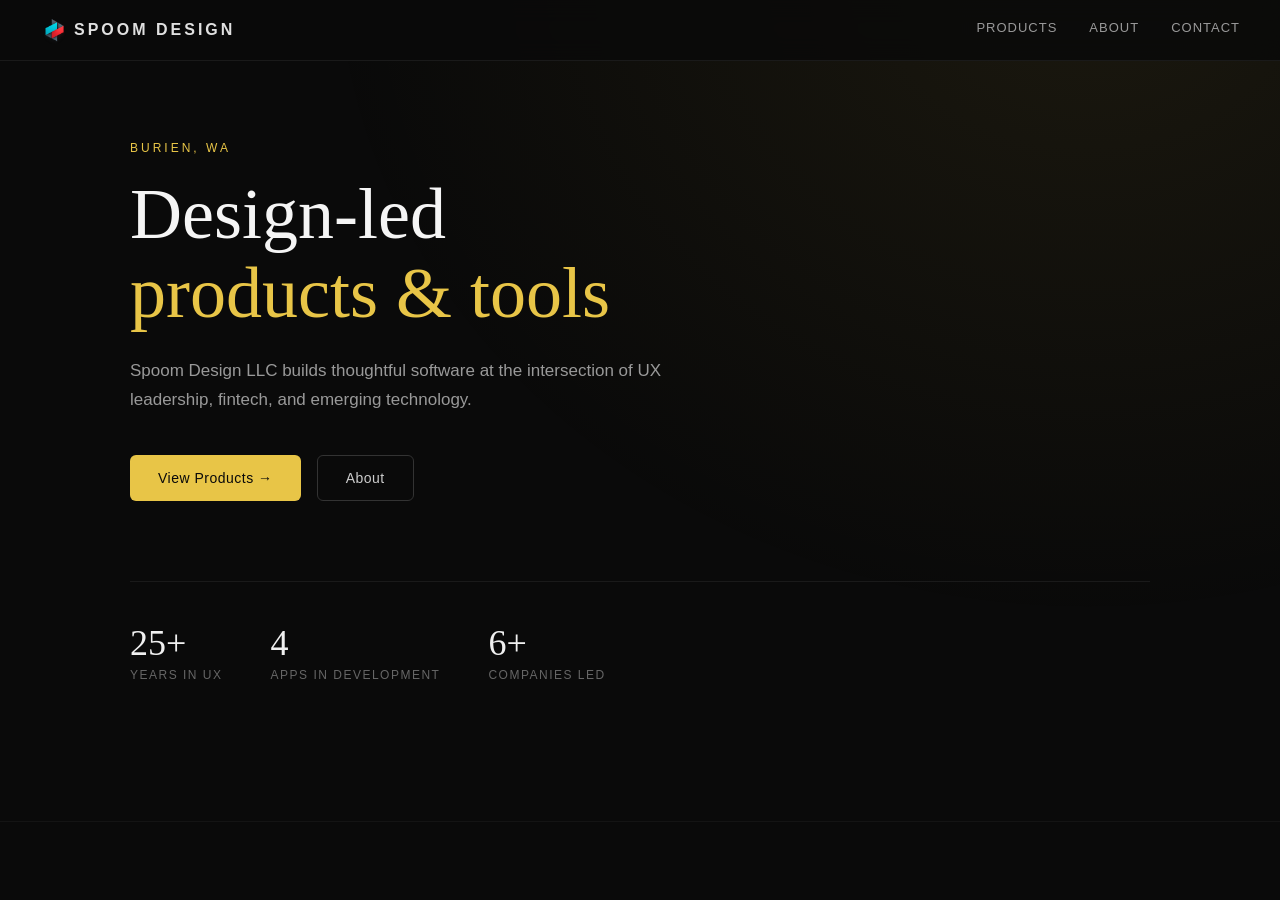
==== index.html @ fd70e733 "Updates" ====
<!DOCTYPE html>
<html lang="en">
<head>
  <meta charset="UTF-8">
  <meta name="viewport" content="width=device-width, initial-scale=1.0">
  <title>Spoom Design</title>
  <meta name="description" content="Spoom Design LLC builds thoughtful software at the intersection of UX leadership, fintech, and emerging technology.">
  <meta http-equiv="X-Content-Type-Options" content="nosniff">
  <meta http-equiv="X-Frame-Options" content="DENY">
  <meta name="referrer" content="strict-origin-when-cross-origin">
  <meta http-equiv="Content-Security-Policy" content="default-src 'self'; style-src 'self' https://fonts.googleapis.com 'unsafe-inline'; font-src https://fonts.gstatic.com; img-src 'self' data: https://www.google-analytics.com https://www.googletagmanager.com; script-src 'self' 'unsafe-inline' https://www.googletagmanager.com; connect-src https://www.google-analytics.com https://analytics.google.com">
  <!-- Google Analytics -->
  <script async src="https://www.googletagmanager.com/gtag/js?id=G-Q63FCN560S"></script>
  <script>
    window.dataLayer = window.dataLayer || [];
    function gtag(){dataLayer.push(arguments);}
    gtag('js', new Date());
    gtag('config', 'G-Q63FCN560S');
  </script>
  <link rel="icon" type="image/x-icon" href="Images/favicon.ico">
  <link rel="icon" type="image/png" sizes="32x32" href="Images/favicon-32.png">
  <link rel="icon" type="image/png" sizes="192x192" href="Images/favicon-192.png">
  <link rel="apple-touch-icon" sizes="180x180" href="Images/apple-touch-icon.png">
  <link rel="preconnect" href="https://fonts.googleapis.com">
  <link rel="preconnect" href="https://fonts.gstatic.com" crossorigin>
  <link href="https://fonts.googleapis.com/css2?family=DM+Serif+Display&family=DM+Sans:ital,wght@0,300;0,400;0,500;0,700;1,400&display=swap" rel="stylesheet">
  <link rel="stylesheet" href="styles.css">
</head>
<body>
  <!-- Static fine grid background -->
  <div id="grid-bg"></div>

  <!-- Navigation -->
  <nav id="nav">
    <button class="logo" data-page="home">
      <img src="Images/small.png" alt="Spoom Design" style="width: 28px; height: 28px; border-radius: 4px;">
      SPOOM DESIGN
    </button>
    <div class="nav-links">
      <button class="nav-link" data-page="products">Products</button>
      <button class="nav-link" data-page="about">About</button>
      <button class="nav-link" data-page="contact">Contact</button>
    </div>
  </nav>

  <!-- Main content -->
  <main id="main">

    <!-- HOME -->
    <section id="page-home" class="page">
      <div class="animate-in">
        <p class="eyebrow">Burien, WA</p>
        <h1 class="hero-title">Design-led<br><span class="accent">products &amp; tools</span></h1>
        <p class="hero-sub">Spoom Design LLC builds thoughtful software at the intersection of UX leadership, fintech, and emerging technology.</p>
        <div class="hero-cta">
          <button class="btn-primary" data-page="products">View Products →</button>
          <button class="btn-secondary" data-page="about">About</button>
        </div>
      </div>
      <div class="hero-stats animate-in" style="animation-delay: 0.3s">
        <div class="stat">
          <span class="stat-num">25+</span>
          <span class="stat-label">Years in UX</span>
        </div>
        <div class="stat">
          <span class="stat-num">4</span>
          <span class="stat-label">Apps in Development</span>
        </div>
        <div class="stat">
          <span class="stat-num">6+</span>
          <span class="stat-label">Companies Led</span>
        </div>
      </div>
    </section>

    <!-- PRODUCTS -->
    <section id="page-products" class="page" style="display:none">
      <div class="animate-in">
        <p class="eyebrow">What We Are Building</p>
        <h2 class="section-title">Products</h2>
      </div>
      <div class="product-grid">

        <div class="product-card animate-in" style="animation-delay: 0s" data-color="#E8C547">
          <div class="product-icon" style="background: transparent;">
                        <img src="Images/swingscanner-64.png" alt="Swing Scanner" style="width: 52px; height: 52px; border-radius: 10px;">
          </div>
          <h3 class="product-name">Swing Scanner</h3>
          <p class="product-tagline" style="color: #E8C547">Systematic swing trading analysis</p>
          <p class="product-desc">A sophisticated market scanner built on Python/FastAPI, integrating real-time market regime detection, multi-stage exit strategies, hedge overlays, and signal quality analytics. Designed for disciplined, systematic paper-trading workflows.</p>
          <div class="tag-row">
            <span class="tag">Python</span>
            <span class="tag">FastAPI</span>
            <span class="tag">Alpaca API</span>
            <span class="tag">Railway</span>
          </div>
        </div>

        <div class="product-card animate-in" style="animation-delay: 0.12s" data-color="#47B5E8">
          <div class="product-icon" style="background: #47B5E818">
            <span>⚖️</span>
          </div>
          <h3 class="product-name">Portfolio Rebalancer</h3>
          <p class="product-tagline" style="color: #47B5E8">Strategic allocation management</p>
          <p class="product-desc">A 10-category strategic allocation tool with custom thesis glide paths, enabling investors to manage and rebalance diversified portfolios across thematic sleeves — from grid infrastructure to robotics ETFs.</p>
          <div class="tag-row">
            <span class="tag">React</span>
            <span class="tag">Financial Modeling</span>
            <span class="tag">ETF Analysis</span>
          </div>
        </div>

        <div class="product-card animate-in" style="animation-delay: 0.24s" data-color="#E87B47">
          <div class="product-icon" style="background: #E87B4718">
            <span>🐱</span>
          </div>
          <h3 class="product-name">Cat Translator</h3>
          <p class="product-tagline" style="color: #E87B47">Feline mood detection for iOS</p>
          <p class="product-desc">An iOS app using SwiftUI with KNN-based mood detection, Apple's Vision framework, and a CloudKit crowdsourced learning system. Point your camera at your cat and decode their emotional state.</p>
          <div class="tag-row">
            <span class="tag">SwiftUI</span>
            <span class="tag">Vision Framework</span>
            <span class="tag">CloudKit</span>
            <span class="tag">CoreML</span>
          </div>
        </div>

        <a href="session-timer.html" class="product-card animate-in" style="animation-delay: 0.36s; text-decoration: none; color: inherit;" data-color="#22c55e">
          <div class="product-icon" style="background: #22c55e18">
            <svg width="36" height="36" viewBox="0 0 100 100" fill="none" xmlns="http://www.w3.org/2000/svg">
              <polygon points="35,15 75,50 35,85" fill="#22c55e"/>
              <rect x="15" y="88" rx="3" width="55" height="6" fill="#22c55e"/>
              <rect x="74" y="88" rx="3" width="14" height="6" fill="#3b82f6"/>
            </svg>
          </div>
          <h3 class="product-name">Session Timer</h3>
          <p class="product-tagline" style="color: #22c55e">Floating presentation timer for Mac</p>
          <p class="product-desc">An always-on-top Mac app for managing timed presentations, meetings, and multi-speaker sessions. Custom segments, visual warnings, and one-click restart between speakers.</p>
          <div class="tag-row">
            <span class="tag">SwiftUI</span>
            <span class="tag">macOS</span>
            <span class="tag">Presentations</span>
            <span class="tag">App Store</span>
          </div>
        </a>

      </div>
    </section>

    <!-- ABOUT -->
    <section id="page-about" class="page" style="display:none">
      <div class="animate-in">
        <p class="eyebrow">The Person Behind Spoom</p>
        <h2 class="section-title">About Daan</h2>
      </div>
      <div class="about-grid animate-in" style="animation-delay: 0.15s">
        <div class="about-main">
          <p class="about-lead">A design executive with 25+ years of UX leadership experience, currently on sabbatical — building the products I've always wanted to exist.</p>
          <p class="about-body">I've spent my career leading design organizations at companies like Workday, Axon, Qualtrics, and Microsoft. At Axon, I built the design org from the ground up. At Workday, I led a large Product Design organization as Senior Director.</p>
          <p class="about-body">Today, I'm channeling that experience into hands-on product building — exploring the intersection of financial technology, systematic trading, iOS development, and AI-assisted workflows. I also teach graduate UX Design &amp; Research as an Adjunct Professor at Northeastern University.</p>
          <p class="about-body">Based in Burien, Washington — where the mountains meet the sea and the coffee is excellent.</p>
        </div>
        <div class="about-sidebar">
          <div class="sidebar-section">
            <h4 class="sidebar-title">Career</h4>
            <div class="role-row"><span class="role-co">Workday</span><span class="role-title">Senior Director, Product Design</span></div>
            <div class="role-row"><span class="role-co">Axon</span><span class="role-title">Built design org from scratch</span></div>
            <div class="role-row"><span class="role-co">Qualtrics</span><span class="role-title">Design Leadership</span></div>
            <div class="role-row"><span class="role-co">Microsoft</span><span class="role-title">UX Design</span></div>
            <div class="role-row"><span class="role-co">Moz</span><span class="role-title">UX Design</span></div>
            <div class="role-row"><span class="role-co">Socrata</span><span class="role-title">UX Design</span></div>
          </div>
          <div class="sidebar-section" style="margin-top: 32px">
            <h4 class="sidebar-title">Also</h4>
            <p class="role-title">Adjunct Professor — Northeastern University</p>
            <p class="role-title" style="margin-top: 6px">Founder — Spoom Design LLC</p>
          </div>
        </div>
      </div>

      <!-- Work Samples -->
      <div class="animate-in" style="animation-delay: 0.3s; margin-top: 64px;">
        <h4 class="sidebar-title">Selected Work</h4>
        <div class="work-samples-grid">
          <a href="https://www.daanlindhout.com/axon.html" target="_blank" rel="noopener noreferrer" class="work-sample-card">
            <span class="work-sample-co">Axon</span>
            <span class="work-sample-desc">VP of Design — Built design org from the ground up</span>
          </a>
          <a href="https://www.daanlindhout.com/qualtrics.html" target="_blank" rel="noopener noreferrer" class="work-sample-card">
            <span class="work-sample-co">Qualtrics</span>
            <span class="work-sample-desc">Head of UX — XM Platform &amp; Design System</span>
          </a>
          <a href="https://www.daanlindhout.com/microsoft.html" target="_blank" rel="noopener noreferrer" class="work-sample-card">
            <span class="work-sample-co">Microsoft</span>
            <span class="work-sample-desc">Product Designer — Windows, Photo Gallery, Hardware</span>
          </a>
          <a href="https://www.daanlindhout.com/socrata.html" target="_blank" rel="noopener noreferrer" class="work-sample-card">
            <span class="work-sample-co">Socrata</span>
            <span class="work-sample-desc">Head of UX Design &amp; Research</span>
          </a>
          <a href="https://www.daanlindhout.com/moz.html" target="_blank" rel="noopener noreferrer" class="work-sample-card">
            <span class="work-sample-co">Moz</span>
            <span class="work-sample-desc">Head of Creative</span>
          </a>
        </div>
        <p style="margin-top: 20px;"><a href="https://www.daanlindhout.com" target="_blank" rel="noopener noreferrer" class="portfolio-link">View full portfolio at daanlindhout.com →</a></p>
      </div>
    </section>
    <section id="page-contact" class="page" style="display:none">
      <div class="animate-in">
        <p class="eyebrow">Get In Touch</p>
        <h2 class="section-title">Contact</h2>
      </div>
      <div class="contact-grid animate-in" style="animation-delay: 0.15s">
        <div class="contact-card">
          <div class="contact-icon">✉️</div>
          <h4 class="contact-label">Email</h4>
          <p class="contact-value"><a href="/cdn-cgi/l/email-protection#6a0f070b03062a191a0505070e0f19030d0444090507"><span class="__cf_email__" data-cfemail="d3b6beb2babf93a0a3bcbcbeb7b6a0bab4bdfdb0bcbe">[email&#160;protected]</span></a></p>
        </div>
        <div class="contact-card">
          <div class="contact-icon">📍</div>
          <h4 class="contact-label">Location</h4>
          <p class="contact-value">Burien, WA</p>
        </div>
        <div class="contact-card">
          <div class="contact-icon">💼</div>
          <h4 class="contact-label">LinkedIn</h4>
          <p class="contact-value"><a href="https://www.linkedin.com/company/spoom-design/" target="_blank" rel="noopener noreferrer">linkedin.com/company/spoom-design</a></p>
        </div>
      </div>
      <div class="contact-note animate-in" style="animation-delay: 0.3s">
        <p class="contact-note-text">Interested in collaboration, consulting, or just want to talk design and fintech? I'd love to hear from you.</p>
      </div>
    </section>

  </main>

  <!-- Footer -->
  <footer id="footer">
    <span class="f
---- styles.css ----
/* ─── Reset & Base ──────────────────────────────────── */
*, *::before, *::after {
  box-sizing: border-box;
  margin: 0;
  padding: 0;
}

:root {
  --serif: 'DM Serif Display', Georgia, serif;
  --sans: 'DM Sans', -apple-system, sans-serif;
  --gold: #E8C547;
  --bg: #0a0a0a;
  --card-bg: #111;
  --border: #1e1e1e;
  --border-light: #1a1a1a;
  --text: #e0e0e0;
  --text-muted: #888;
  --text-dim: #666;
  --text-faint: #444;
}

body {
  background: var(--bg);
  color: var(--text);
  font-family: var(--sans);
  overflow-x: hidden;
}

::selection {
  background: #E8C54744;
  color: #fff;
}

::-webkit-scrollbar { width: 6px; }
::-webkit-scrollbar-track { background: #111; }
::-webkit-scrollbar-thumb { background: #333; border-radius: 3px; }

a {
  color: inherit;
  text-decoration: none;
  transition: color 0.2s;
}

a:hover {
  color: var(--gold);
}

/* ─── Gradient Background ──────────────────────────── */
#grid-bg {
  position: fixed;
  inset: 0;
  width: 100%;
  height: 100%;
  z-index: 0;
  pointer-events: none;
  background: radial-gradient(ellipse at 85% -5%, rgba(232, 197, 71, 0.08) 0%, transparent 50%);
}

/* ─── Navigation ───────────────────────────────────── */
#nav {
  position: sticky;
  top: 0;
  z-index: 100;
  display: flex;
  align-items: center;
  justify-content: space-between;
  padding: 16px 40px;
  background: rgba(10, 10, 10, 0.85);
  backdrop-filter: blur(12px);
  -webkit-backdrop-filter: blur(12px);
  border-bottom: 1px solid var(--border-light);
}

.logo {
  background: none;
  border: none;
  color: var(--text);
  font-family: var(--sans);
  font-size: 16px;
  font-weight: 700;
  letter-spacing: 3px;
  cursor: pointer;
  display: flex;
  align-items: center;
  gap: 6px;
}

.nav-links {
  display: flex;
  gap: 32px;
}

.nav-link {
  background: none;
  border: none;
  font-family: var(--sans);
  font-size: 13px;
  font-weight: 400;
  letter-spacing: 1px;
  text-transform: uppercase;
  cursor: pointer;
  padding-bottom: 4px;
  color: #999;
  border-bottom: 1px solid transparent;
  transition: color 0.3s, border-color 0.3s;
}

.nav-link:hover {
  color: #ccc;
}

.nav-link.active {
  color: var(--gold);
  border-bottom: 1px solid var(--gold);
}

/* ─── Main ─────────────────────────────────────────── */
#main {
  max-width: 1100px;
  margin: 0 auto;
  padding: 0 40px;
  min-height: calc(100vh - 140px);
  position: relative;
  z-index: 1;
}

.page {
  padding-top: 80px;
  padding-bottom: 80px;
}

/* ─── Animations ───────────────────────────────────── */
@keyframes fadeInUp {
  from {
    opacity: 0;
    transform: translateY(30px);
  }
  to {
    opacity: 1;
    transform: translateY(0);
  }
}

.animate-in {
  opacity: 0;
  animation: fadeInUp 0.9s cubic-bezier(0.22, 1, 0.36, 1) forwards;
}

/* ─── Eyebrow ──────────────────────────────────────── */
.eyebrow {
  font-family: var(--sans);
  font-size: 12px;
  letter-spacing: 3px;
  text-transform: uppercase;
  color: var(--gold);
  margin-bottom: 20px;
  font-weight: 500;
}

/* ─── Hero (Home) ──────────────────────────────────── */
.hero-title {
  font-family: var(--serif);
  font-size: clamp(40px, 6vw, 72px);
  line-height: 1.1;
  color: #f5f5f5;
  font-weight: 400;
  margin-bottom: 24px;
}

.accent {
  color: var(--gold);
}

.hero-sub {
  font-size: 17px;
  line-height: 1.7;
  color: #999;
  max-width: 540px;
  margin-bottom: 40px;
  font-weight: 300;
}

.hero-cta {
  display: flex;
  gap: 16px;
  flex-wrap: wrap;
}

.btn-primary {
  font-family: var(--sans);
  font-size: 14px;
  font-weight: 500;
  padding: 14px 28px;
  background: var(--gold);
  color: var(--bg);
  border: none;
  border-radius: 6px;
  cursor: pointer;
  letter-spacing: 0.5px;
  transition: transform 0.2s, box-shadow 0.2s;
}

.btn-primary:hover {
  transform: translateY(-1px);
  box-shadow: 0 4px 20px rgba(232, 197, 71, 0.25);
}

.btn-secondary {
  font-family: var(--sans);
  font-size: 14px;
  font-weight: 500;
  padding: 14px 28px;
  background: transparent;
  color: #ccc;
  border: 1px solid #333;
  border-radius: 6px;
  cursor: pointer;
  letter-spacing: 0.5px;
  transition: border-color 0.2s;
}

.btn-secondary:hover {
  border-color: #555;
}

.hero-stats {
  display: flex;
  gap: 48px;
  margin-top: 80px;
  padding-top: 40px;
  border-top: 1px solid var(--border-light);
}

.stat {
  display: flex;
  flex-direction: column;
  gap: 4px;
}

.stat-num {
  font-family: var(--serif);
  font-size: 36px;
  color: #f0f0f0;
}

.stat-label {
  font-size: 12px;
  letter-spacing: 1.5px;
  text-transform: uppercase;
  color: var(--text-dim);
  font-weight: 500;
}

/* ─── Section Headers ──────────────────────────────── */
.section-title {
  font-family: var(--serif);
  font-size: clamp(32px, 4vw, 52px);
  color: #f5f5f5;
  font-weight: 400;
  margin-bottom: 48px;
}

/* ─── Products ─────────────────────────────────────── */
.product-grid {
  display: grid;
  grid-template-columns: repeat(auto-fit, minmax(300px, 1fr));
  gap: 24px;
}

.product-card {
  background: var(--card-bg);
  border: 1px solid var(--border);
  border-radius: 12px;
  padding: 32px;
  cursor: default;
  transition: transform 0.3s cubic-bezier(0.22, 1, 0.36, 1),
              border-color 0.3s,
              box-shadow 0.3s;
}

.product-card:hover {
  transform: translateY(-4px);
}

.product-icon {
  width: 56px;
  height: 56px;
  border-radius: 12px;
  display: flex;
  align-items: center;
  justify-content: center;
  margin-bottom: 20px;
  font-size: 28px;
}

.product-name {
  font-family: var(--serif);
  font-size: 22px;
  color: #f0f0f0;
  font-weight: 400;
  margin-bottom: 4px;
}

.product-tagline {
  font-size: 13px;
  font-weight: 500;
  margin-bottom: 16px;
  letter-spacing: 0.3px;
}

.product-desc {
  font-size: 14px;
  line-height: 1.7;
  color: var(--text-muted);
  font-weight: 300;
  margin-bottom: 20px;
}

.tag-row {
  display: flex;
  flex-wrap: wrap;
  gap: 8px;
}

.tag {
  font-size: 11px;
  padding: 4px 10px;
  background: #1a1a1a;
  border: 1px solid #252525;
  border-radius: 20px;
  color: #777;
  letter-spacing: 0.3px;
  font-weight: 400;
}

/* ─── About ────────────────────────────────────────── */
.about-grid {
  display: grid;
  grid-template-columns: 1.4fr 1fr;
  gap: 64px;
}

.about-lead {
  font-family: var(--serif);
  font-size: 22px;
  line-height: 1.5;
  color: #ddd;
  margin-bottom: 28px;
}

.about-body {
  font-size: 15px;
  line-height: 1.8;
  color: var(--text-muted);
  font-weight: 300;
  margin-bottom: 16px;
}

.sidebar-title {
  font-family: var(--sans);
  font-size: 11px;
  letter-spacing: 2.5px;
  text-transform: uppercase;
  color: var(--gold);
  margin-bottom: 16px;
  font-weight: 500;
}

.role-row {
  display: flex;
  flex-direction: column;
  margin-bottom: 14px;
}

.role-co {
  font-size: 15px;
  font-weight: 500;
  color: #ccc;
}

.role-title {
  font-size: 13px;
  color: var(--text-dim);
  font-weight: 300;
}

/* ─── Work Samples ─────────────────────────────────── */
.work-samples-grid {
  display: grid;
  grid-template-columns: repeat(auto-fit, minmax(280px, 1fr));
  gap: 16px;
}

.work-sample-card {
  display: flex;
  flex-direction: column;
  gap: 4px;
  padding: 20px 24px;
  background: var(--card-bg);
  border: 1px solid var(--border);
  border-radius: 10px;
  text-decoration: none;
  transition: border-color 0.3s, transform 0.3s, box-shadow 0.3s;
}

.work-sample-card:hover {
  border-color: rgba(232, 197, 71, 0.25);
  transform: translateY(-2px);
  box-shadow: 0 8px 24px rgba(232, 197, 71, 0.06);
  color: inherit;
}

.work-sample-co {
  font-size: 15px;
  font-weight: 500;
  color: #ccc;
}

.work-sample-desc {
  font-size: 13px;
  color: var(--text-dim);
  font-weight: 300;
  line-height: 1.5;
}

.portfolio-link {
  font-size: 14px;
  color: var(--gold);
  text-decoration: none;
  font-weight: 500;
  letter-spacing: 0.3px;
  transition: color 0.2s;
}

.portfolio-link:hover {
  color: #f0d060;
}

/* ─── Contact ──────────────────────────────────────── */
.contact-grid {
  display: grid;
  grid-template-columns: repeat(auto-fit, minmax(220px, 1fr));
  gap: 24px;
  margin-bottom: 48px;
}

.contact-card {
  background: var(--card-bg);
  border: 1px solid var(--border);
  border-radius: 12px;
  padding: 32px;
  text-align: center;
}

.contact-icon {
  font-size: 28px;
  margin-bottom: 16px;
}

.contact-label {
  font-family: var(--sans);
  font-size: 11px;
  letter-spacing: 2px;
  text-transform: uppercase;
  color: var(--gold);
  margin-bottom: 8px;
  font-weight: 500;
}

.contact-value {
  font-size: 15px;
  color: #bbb;
  font-weight: 400;
}

.contact-note {
  max-width: 560px;
  margin: 0 auto;
  text-align: center;
  padding: 40px 0;
  border-top: 1px solid var(--border-light);
}

.contact-note-text {
  font-size: 16px;
  line-height: 1.7;
  color: #777;
  font-weight: 300;
  font-style: italic;
}

/* ─── Footer ───────────────────────────────────────── */
#footer {
  position: relative;
  z-index: 1;
  text-align: center;
  padding: 24px 40px;
  border-top: 1px solid #141414;
}

.footer-text {
  font-size: 12px;
  color: var(--text-faint);
  letter-spacing: 1px;
}

/* ─── Responsive ───────────────────────────────────── */
@media (max-width: 768px) {
  #nav {
    padding: 14px 20px;
  }

  .logo {
    font-size: 14px;
    letter-spacing: 2px;
  }

  .nav-links {
    gap: 20px;
  }

  .nav-link {
    font-size: 11px;
  }

  #main {
    padding: 0 20px;
  }

  .page {
    padding-top: 48px;
    padding-bottom: 48px;
  }

  .hero-stats {
    flex-direction: column;
    gap: 24px;
    margin-top: 48px;
  }

  .about-grid {
    grid-template-columns: 1fr;
    gap: 40px;
  }

  .product-grid {
    grid-template-columns: 1fr;
  }

  .contact-grid {
    grid-template-columns: 1fr;
  }
}

@media (max-width: 480px) {
  .nav-links {
    gap: 14px;
  }

  .logo svg {
    width: 22px;
    height: 22px;
  }
}
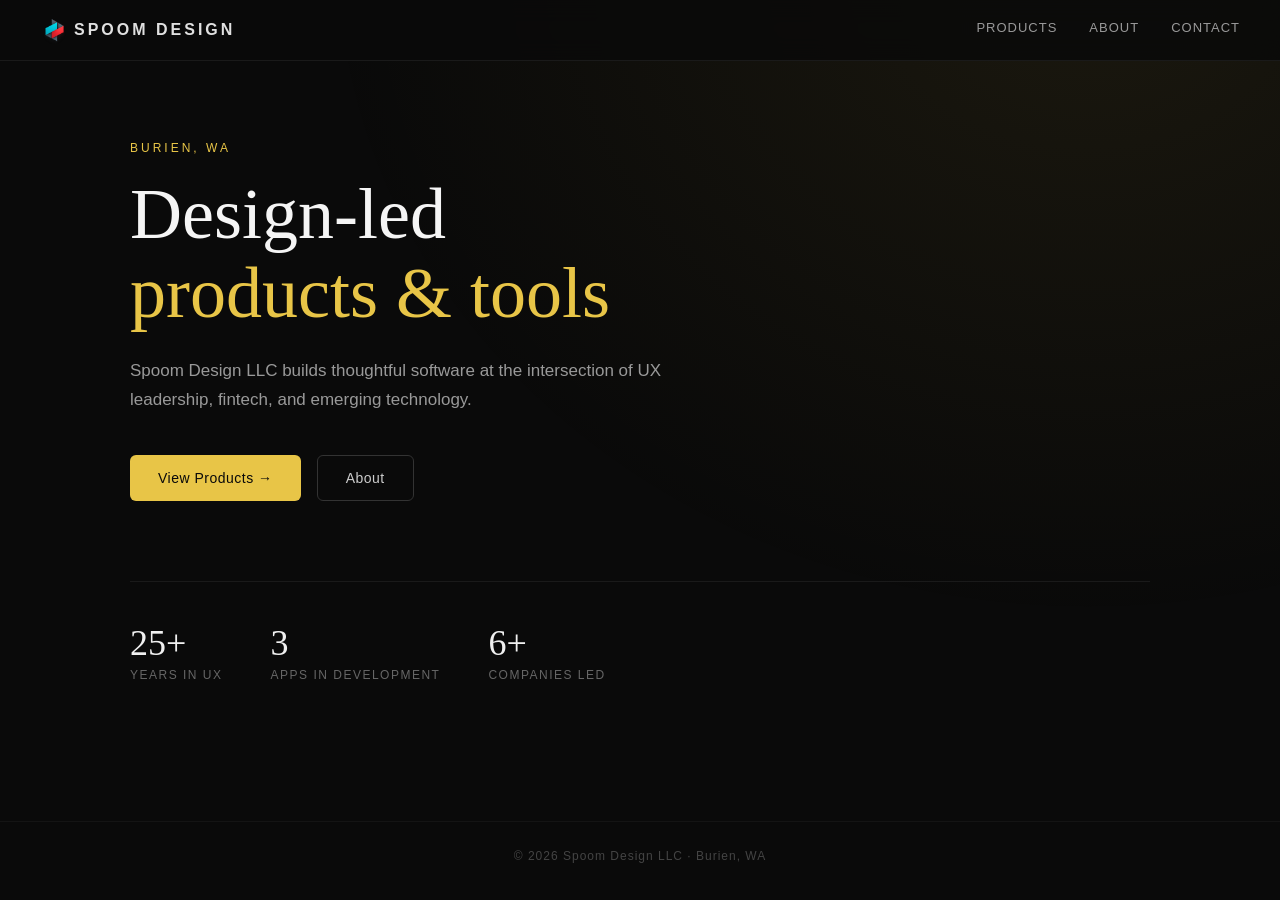
==== commit da9b47cb: "Update index.html" ====
--- a/index.html
+++ b/index.html
@@ -63,7 +63,7 @@
           <span class="stat-label">Years in UX</span>
         </div>
         <div class="stat">
-          <span class="stat-num">4</span>
+          <span class="stat-num">3</span>
           <span class="stat-label">Apps in Development</span>
         </div>
         <div class="stat">
@@ -124,25 +124,6 @@
             <span class="tag">CoreML</span>
           </div>
         </div>
-
-        <a href="session-timer.html" class="product-card animate-in" style="animation-delay: 0.36s; text-decoration: none; color: inherit;" data-color="#22c55e">
-          <div class="product-icon" style="background: #22c55e18">
-            <svg width="36" height="36" viewBox="0 0 100 100" fill="none" xmlns="http://www.w3.org/2000/svg">
-              <polygon points="35,15 75,50 35,85" fill="#22c55e"/>
-              <rect x="15" y="88" rx="3" width="55" height="6" fill="#22c55e"/>
-              <rect x="74" y="88" rx="3" width="14" height="6" fill="#3b82f6"/>
-            </svg>
-          </div>
-          <h3 class="product-name">Session Timer</h3>
-          <p class="product-tagline" style="color: #22c55e">Floating presentation timer for Mac</p>
-          <p class="product-desc">An always-on-top Mac app for managing timed presentations, meetings, and multi-speaker sessions. Custom segments, visual warnings, and one-click restart between speakers.</p>
-          <div class="tag-row">
-            <span class="tag">SwiftUI</span>
-            <span class="tag">macOS</span>
-            <span class="tag">Presentations</span>
-            <span class="tag">App Store</span>
-          </div>
-        </a>
 
       </div>
     </section>
@@ -215,7 +196,7 @@
         <div class="contact-card">
           <div class="contact-icon">✉️</div>
           <h4 class="contact-label">Email</h4>
-          <p class="contact-value"><a href="/cdn-cgi/l/email-protection#6a0f070b03062a191a0505070e0f19030d0444090507"><span class="__cf_email__" data-cfemail="d3b6beb2babf93a0a3bcbcbeb7b6a0bab4bdfdb0bcbe">[email&#160;protected]</span></a></p>
+          <p class="contact-value"><a href="mailto:email@spoomdesign.com">email@spoomdesign.com</a></p>
         </div>
         <div class="contact-card">
           <div class="contact-icon">📍</div>
@@ -237,4 +218,9 @@
 
   <!-- Footer -->
   <footer id="footer">
-    <span class="f+    <span class="footer-text">© <span id="year"></span> Spoom Design LLC · Burien, WA</span>
+  </footer>
+
+  <script src="app.js"></script>
+</body>
+</html>
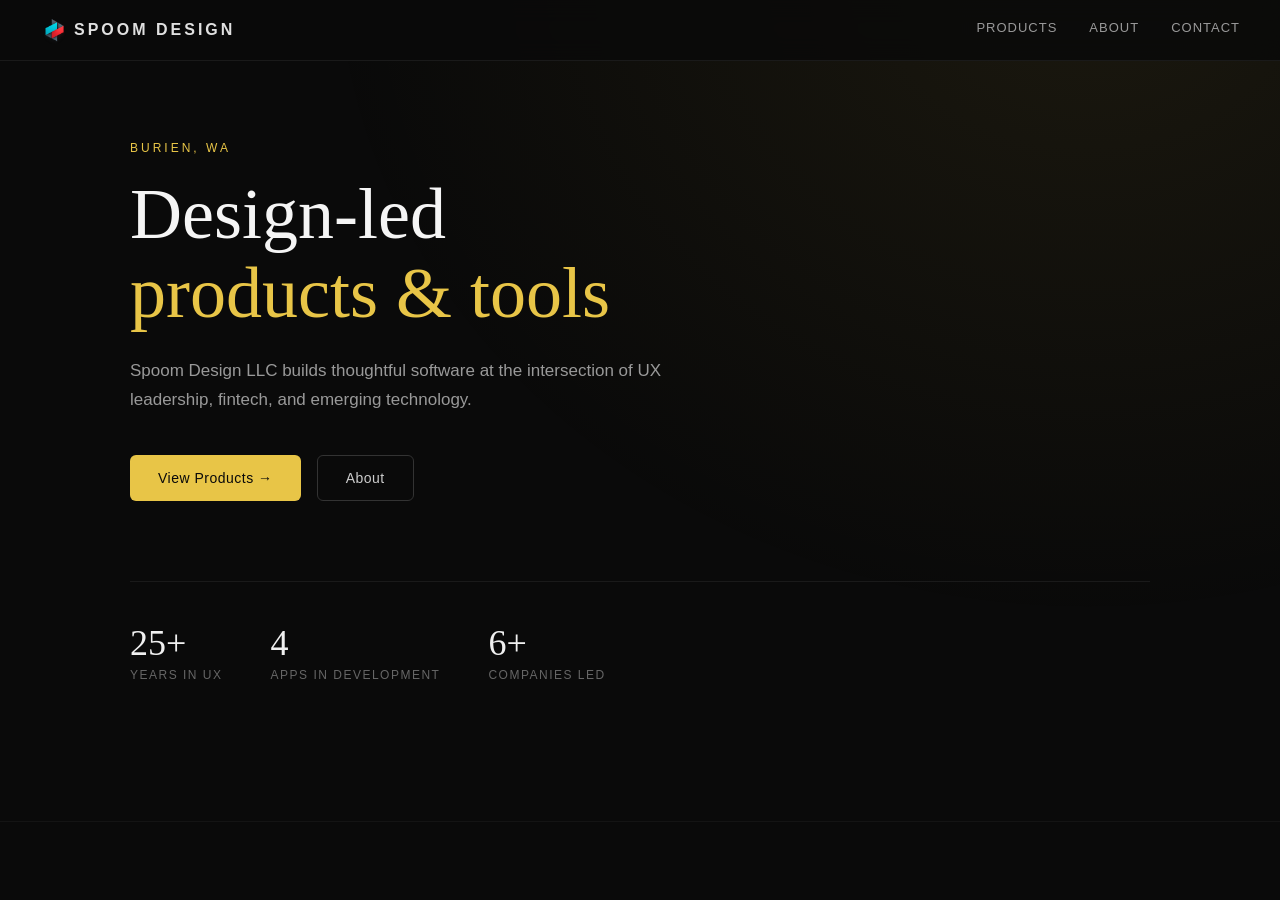
==== commit 1ed77a52: "Update index.html" ====
--- a/index.html
+++ b/index.html
@@ -63,7 +63,7 @@
           <span class="stat-label">Years in UX</span>
         </div>
         <div class="stat">
-          <span class="stat-num">3</span>
+          <span class="stat-num">4</span>
           <span class="stat-label">Apps in Development</span>
         </div>
         <div class="stat">
@@ -122,6 +122,21 @@
             <span class="tag">Vision Framework</span>
             <span class="tag">CloudKit</span>
             <span class="tag">CoreML</span>
+          </div>
+        </div>
+
+        <div class="product-card animate-in" style="animation-delay: 0.36s" data-color="#22c55e">
+          <div class="product-icon" style="background: #22c55e18">
+            <span>⏱</span>
+          </div>
+          <h3 class="product-name">Session Timer</h3>
+          <p class="product-tagline" style="color: #22c55e">Floating presentation timer for Mac</p>
+          <p class="product-desc">An always-on-top Mac app for managing timed presentations, meetings, and multi-speaker sessions. Custom segments, visual warnings, and one-click restart between speakers.</p>
+          <div class="tag-row">
+            <span class="tag">SwiftUI</span>
+            <span class="tag">macOS</span>
+            <span class="tag">Presentations</span>
+            <span class="tag">App Store</span>
           </div>
         </div>
 
@@ -196,7 +211,7 @@
         <div class="contact-card">
           <div class="contact-icon">✉️</div>
           <h4 class="contact-label">Email</h4>
-          <p class="contact-value"><a href="mailto:email@spoomdesign.com">email@spoomdesign.com</a></p>
+          <p class="contact-value"><a href="/cdn-cgi/l/email-protection#442129252d280437342b2b292021372d232a6a272b29"><span class="__cf_email__" data-cfemail="5e3b333f37321e2d2e3131333a3b2d373930703d3133">[email&#160;protected]</span></a></p>
         </div>
         <div class="contact-card">
           <div class="contact-icon">📍</div>
@@ -218,9 +233,4 @@
 
   <!-- Footer -->
   <footer id="footer">
-    <span class="footer-text">© <span id="year"></span> Spoom Design LLC · Burien, WA</span>
-  </footer>
-
-  <script src="app.js"></script>
-</body>
-</html>+    <span class="f
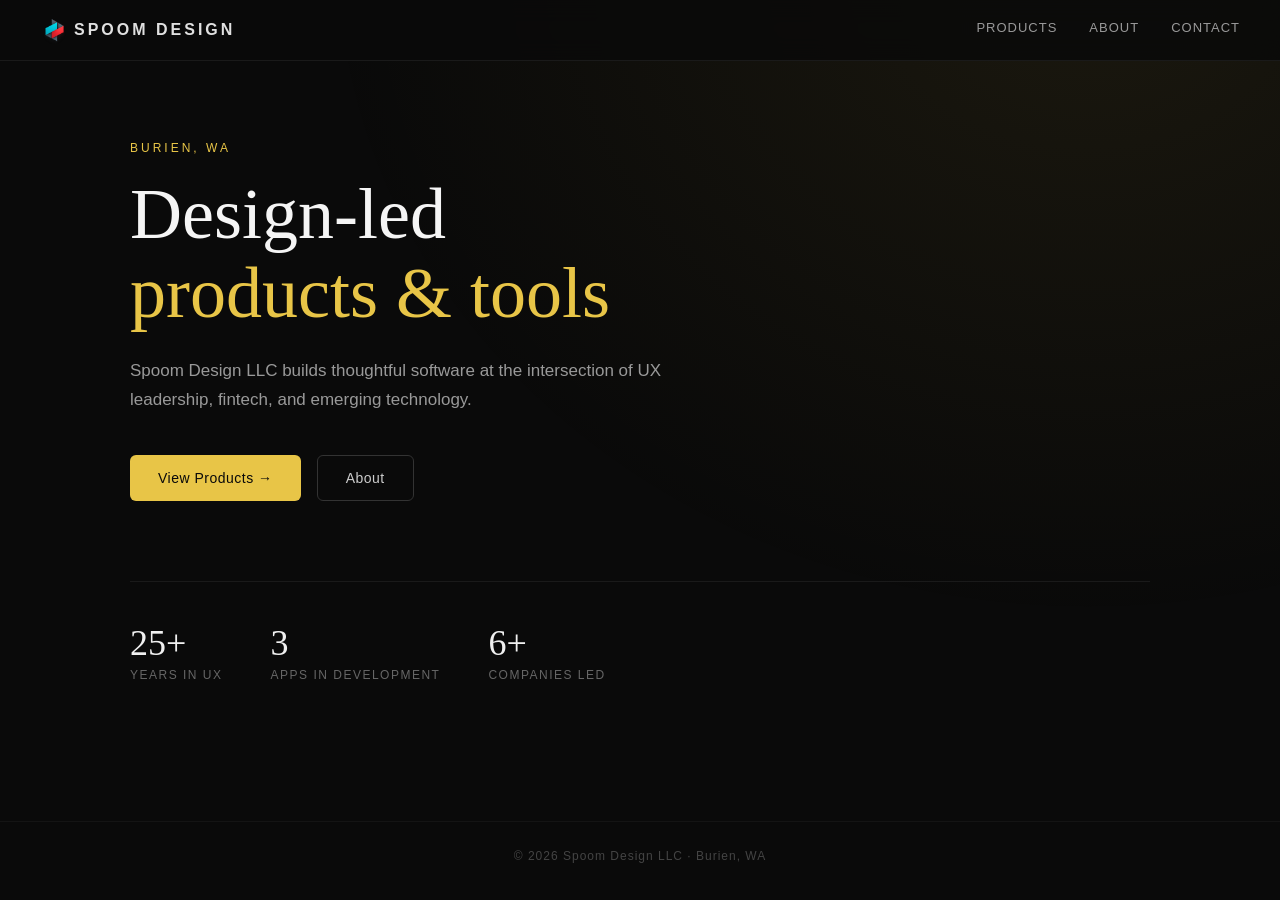
==== commit 2bbc2a9d: "Page update" ====
--- a/index.html
+++ b/index.html
@@ -63,7 +63,7 @@
           <span class="stat-label">Years in UX</span>
         </div>
         <div class="stat">
-          <span class="stat-num">4</span>
+          <span class="stat-num">3</span>
           <span class="stat-label">Apps in Development</span>
         </div>
         <div class="stat">
@@ -124,9 +124,8 @@
             <span class="tag">CoreML</span>
           </div>
         </div>
-
-        <div class="product-card animate-in" style="animation-delay: 0.36s" data-color="#22c55e">
-          <div class="product-icon" style="background: #22c55e18">
+        <div class="product-card animate-in" style="animation-delay: 0.36s" data-color="#22c55e" data-href="session-timer.html" role="link" tabindex="0" aria-label="Open Session Timer page">
+          <div class="product-icon" style="background: rgba(34, 197, 94, 0.1)">
             <span>⏱</span>
           </div>
           <h3 class="product-name">Session Timer</h3>
@@ -139,7 +138,6 @@
             <span class="tag">App Store</span>
           </div>
         </div>
-
       </div>
     </section>
 
@@ -211,7 +209,7 @@
         <div class="contact-card">
           <div class="contact-icon">✉️</div>
           <h4 class="contact-label">Email</h4>
-          <p class="contact-value"><a href="/cdn-cgi/l/email-protection#442129252d280437342b2b292021372d232a6a272b29"><span class="__cf_email__" data-cfemail="5e3b333f37321e2d2e3131333a3b2d373930703d3133">[email&#160;protected]</span></a></p>
+          <p class="contact-value"><a href="mailto:email@spoomdesign.com">email@spoomdesign.com</a></p>
         </div>
         <div class="contact-card">
           <div class="contact-icon">📍</div>
@@ -233,4 +231,9 @@
 
   <!-- Footer -->
   <footer id="footer">
-    <span class="f+    <span class="footer-text">© <span id="year"></span> Spoom Design LLC · Burien, WA</span>
+  </footer>
+
+  <script src="app.js"></script>
+</body>
+</html>
--- a/styles.css
+++ b/styles.css
@@ -282,6 +282,15 @@
   transform: translateY(-4px);
 }
 
+.product-card[data-href] {
+  cursor: pointer;
+}
+
+.product-card[data-href]:focus-visible {
+  outline: 2px solid var(--gold);
+  outline-offset: 3px;
+}
+
 .product-icon {
   width: 56px;
   height: 56px;
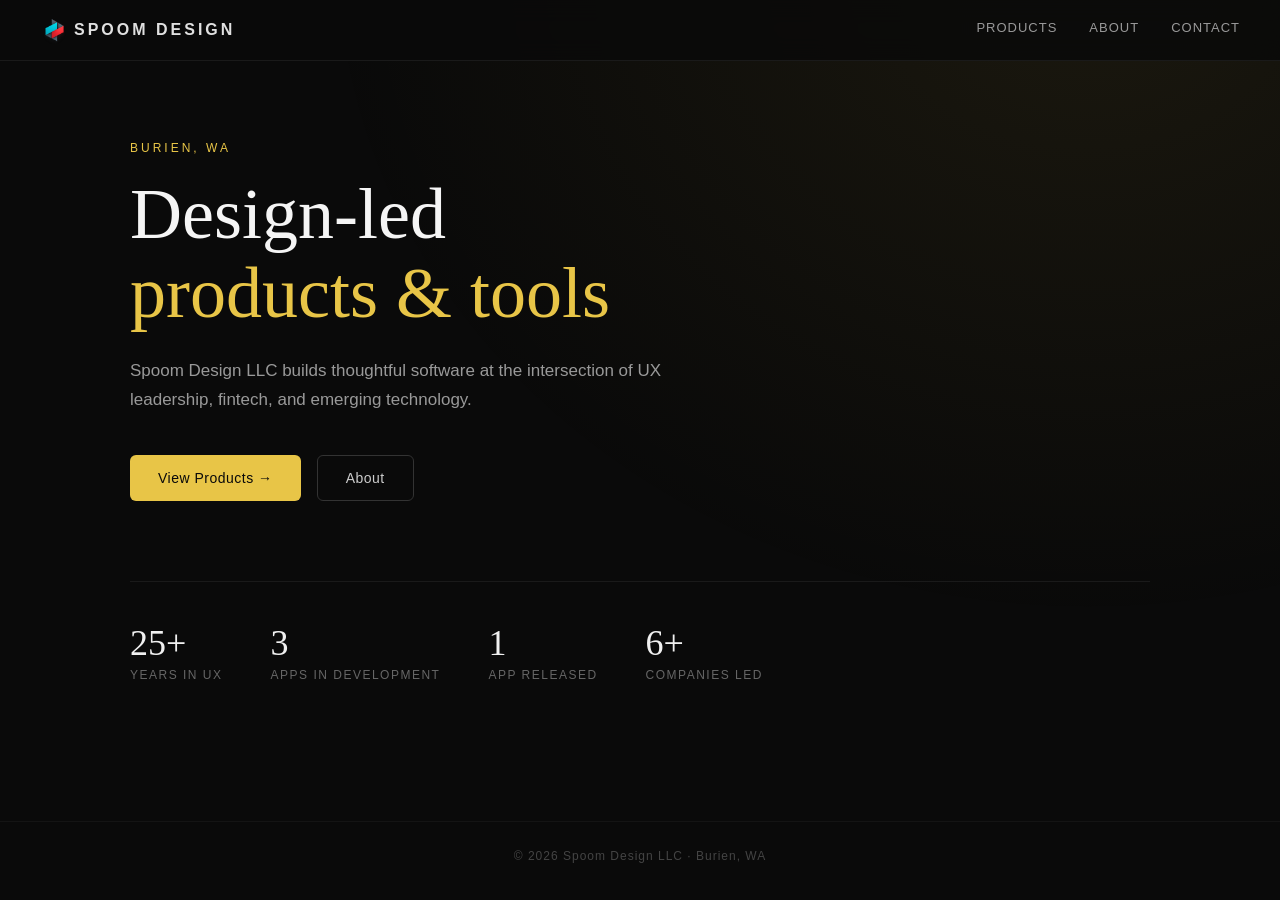
==== commit 2f595a10: "Updates" ====
--- a/index.html
+++ b/index.html
@@ -67,6 +67,10 @@
           <span class="stat-label">Apps in Development</span>
         </div>
         <div class="stat">
+          <span class="stat-num">1</span>
+          <span class="stat-label">App Released</span>
+        </div>
+        <div class="stat">
           <span class="stat-num">6+</span>
           <span class="stat-label">Companies Led</span>
         </div>
@@ -124,7 +128,7 @@
             <span class="tag">CoreML</span>
           </div>
         </div>
-        <div class="product-card animate-in" style="animation-delay: 0.36s" data-color="#22c55e" data-href="session-timer.html" role="link" tabindex="0" aria-label="Open Session Timer page">
+        <div class="product-card animate-in" style="animation-delay: 0.36s" data-color="#22c55e" data-href="session-timer.html" tabindex="0" role="link" aria-label="Open Session Timer product page">
           <div class="product-icon" style="background: rgba(34, 197, 94, 0.1)">
             <span>⏱</span>
           </div>
